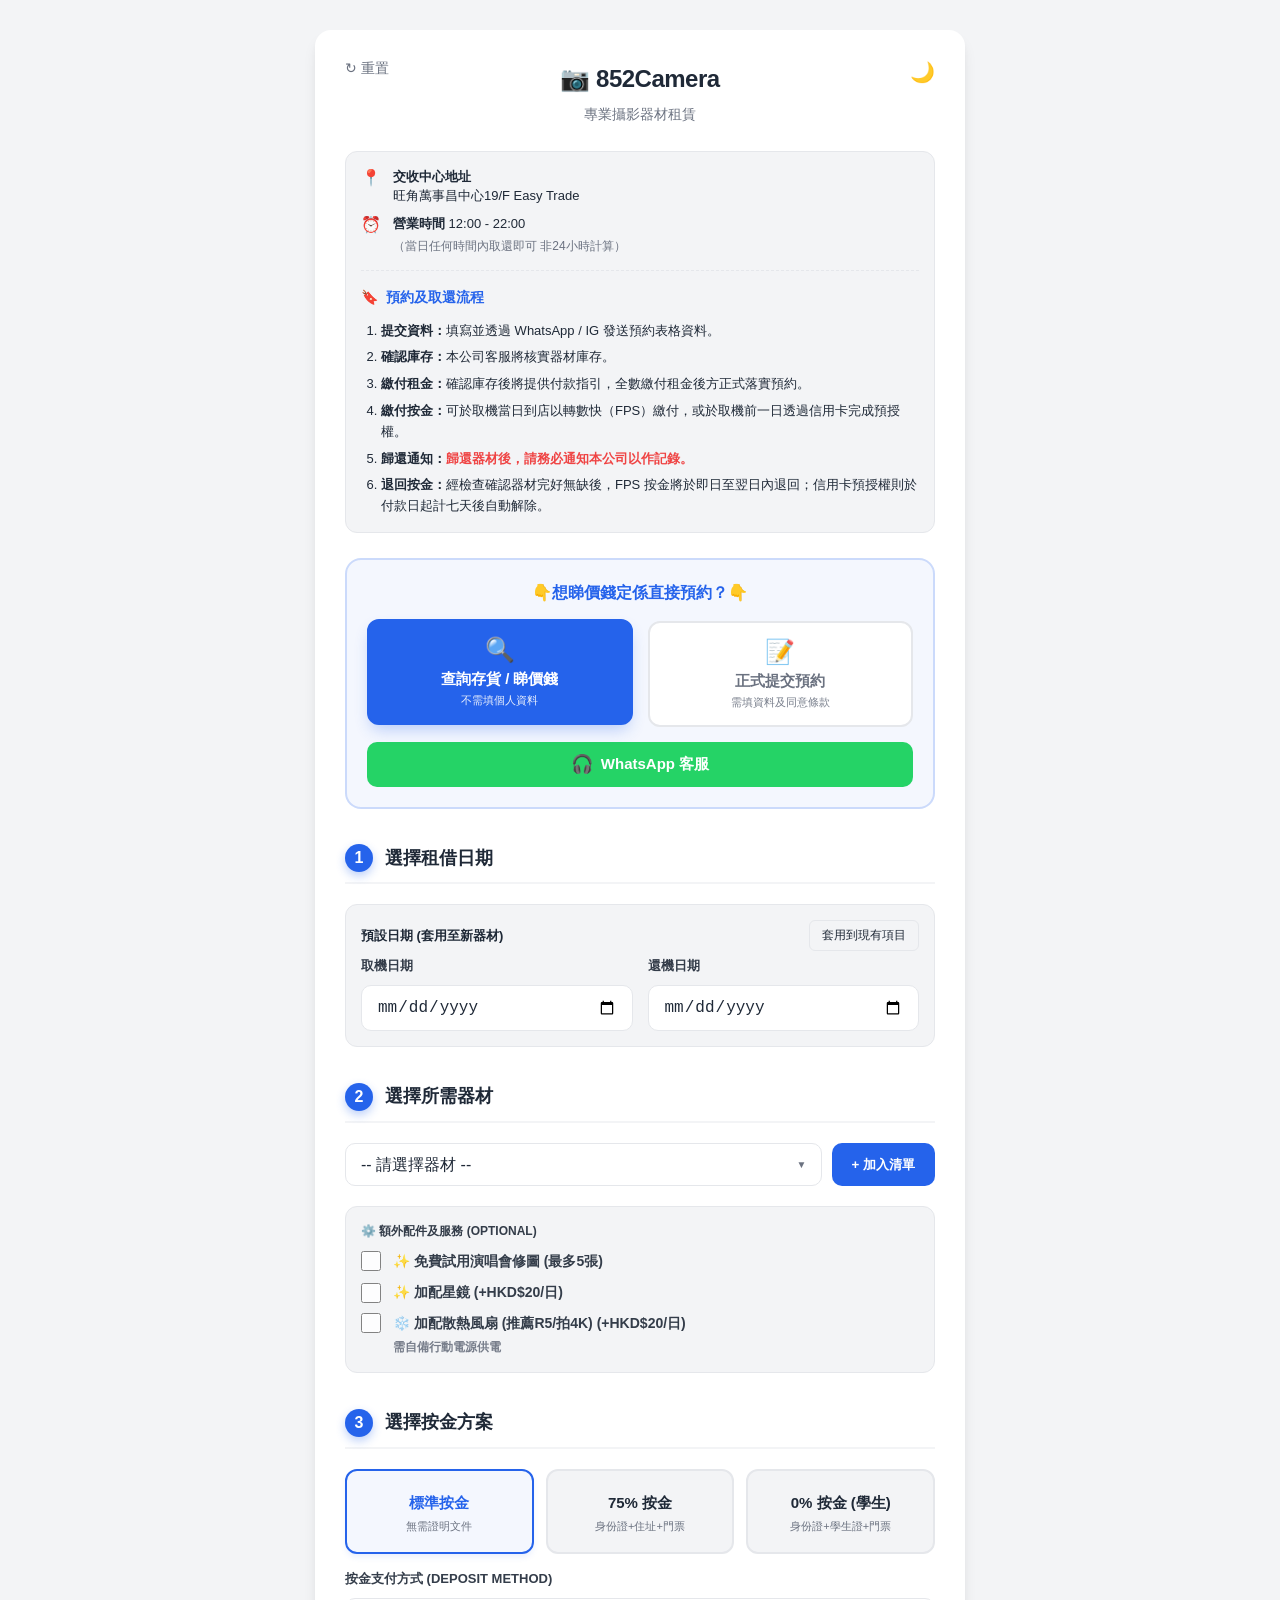
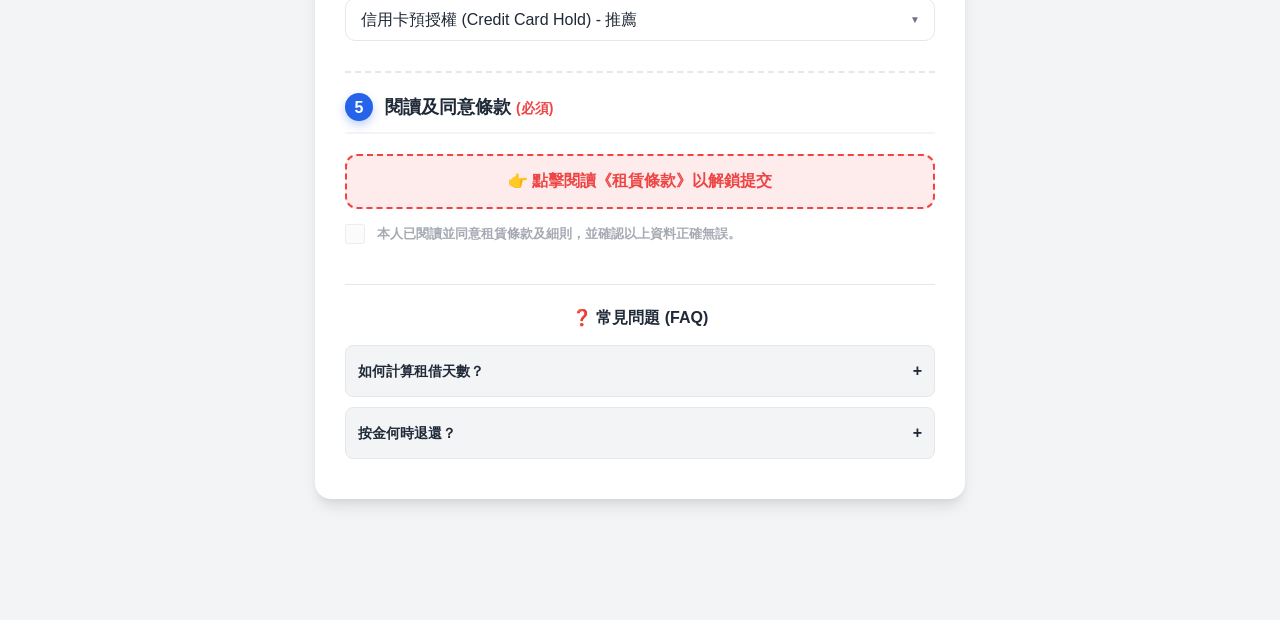
==== index.html @ e43c8fd8 "Update index.html" ====
<!DOCTYPE html>
<html lang="zh-Hant">
<head>
  <meta charset="UTF-8" />
  <meta name="viewport" content="width=device-width, initial-scale=1.0, maximum-scale=1.0, user-scalable=no" />
  <title>852CAMERA 租借計算器</title>
  
  <link rel="stylesheet" href="css/style.css" />
</head>
<body>

  <div class="container">
    <button class="reset-btn" onclick="resetForm()" title="重置表格">↻ 重置</button>
    <button class="theme-toggle" onclick="toggleTheme()" title="切換深色模式"><span id="theme-icon">🌙</span></button>

    <header>
      <h2>📷 852Camera</h2>
      <div class="subtitle">專業攝影器材租賃</div>
    </header>

    <div class="shop-info">
        <div class="shop-info-row">
            <span class="shop-info-icon">📍</span>
            <div class="shop-info-text">
                <strong>交收中心地址</strong><br>
                旺角萬事昌中心19/F Easy Trade
            </div>
        </div>
        <div class="shop-info-row">
            <span class="shop-info-icon">⏰</span>
            <div class="shop-info-text">
                <strong>營業時間</strong> 12:00 - 22:00<br>
                <span class="shop-info-sub">（當日任何時間內取還即可 非24小時計算）</span>
            </div>
        </div>

        <div style="border-top: 1px dashed var(--border-color); margin-top: 15px; padding-top: 15px;">
            <div style="font-size: 14px; font-weight: 800; color: var(--primary-color); margin-bottom: 12px; display: flex; align-items: center; gap: 8px;">
                <span>🔖</span> 預約及取還流程
            </div>
            <ol style="margin: 0; padding-left: 20px; font-size: 13px; color: var(--text-main); line-height: 1.6;">
                <li style="margin-bottom: 6px;"><strong>提交資料：</strong>填寫並透過 WhatsApp / IG 發送預約表格資料。</li>
                <li style="margin-bottom: 6px;"><strong>確認庫存：</strong>本公司客服將核實器材庫存。</li>
                <li style="margin-bottom: 6px;"><strong>繳付租金：</strong>確認庫存後將提供付款指引，全數繳付租金後方正式落實預約。</li>
                <li style="margin-bottom: 6px;"><strong>繳付按金：</strong>可於取機當日到店以轉數快（FPS）繳付，或於取機前一日透過信用卡完成預授權。</li>
                <li style="margin-bottom: 6px;"><strong>歸還通知：</strong><span style="color: var(--danger-color); font-weight: bold;">歸還器材後，請務必通知本公司以作記錄。</span></li>
                <li><strong>退回按金：</strong>經檢查確認器材完好無缺後，FPS 按金將於即日至翌日內退回；信用卡預授權則於付款日起計七天後自動解除。</li>
            </ol>
        </div>
    </div>
    <div class="mode-container">
        <div class="mode-title">👇想睇價錢定係直接預約？👇</div>
        <div class="mode-selector">
            <button class="mode-btn active" onclick="setMode('inquiry')" id="btnModeInquiry">
                <span class="mode-btn-icon">🔍</span>
                <span class="mode-btn-title">查詢存貨 / 睇價錢</span>
                <span class="mode-btn-sub">不需填個人資料</span>
            </button>
            <button class="mode-btn" onclick="setMode('booking')" id="btnModeBooking">
                <span class="mode-btn-icon">📝</span>
                <span class="mode-btn-title">正式提交預約</span>
                <span class="mode-btn-sub">需填資料及同意條款</span>
            </button>
        </div>
        
        <button type="button" class="btn-main btn-whatsapp" onclick="window.open('https://api.whatsapp.com/send/?phone=85257409553', '_blank')" style="margin-top: 15px; min-height: 45px; flex-direction: row; justify-content: center; gap: 8px; padding: 10px;">
            <span style="font-size: 18px;">🎧</span>
            <span style="font-size: 15px; font-weight: 700;">WhatsApp 客服</span>
        </button>
    </div>
    
    <div class="step-header">
        <div class="step-number">1</div>
        <div class="step-title">選擇租借日期</div>
    </div>
    <div class="date-row">
      <div style="grid-column: 1/-1; display: flex; justify-content: space-between; align-items: center; margin-bottom: -10px;">
        <span style="font-size:13px; font-weight:600;">預設日期 (套用至新器材)</span>
        <button class="btn-sm" onclick="applyDatesToAll()">套用到現有項目</button>
      </div>
      <div class="form-group" style="margin-bottom:0;">
        <label for="startDate">取機日期</label>
        <input type="date" id="startDate" onchange="handleGlobalDateChange()" />
      </div>
      <div class="form-group" style="margin-bottom:0;">
        <label for="endDate">還機日期</label>
        <input type="date" id="endDate" onchange="calculatePrice()"/>
        
        <div class="quick-dates" id="quickDates" style="display:none;">
          <div class="chip" onclick="setQuickDate(1)">+1日</div>
          <div class="chip" onclick="setQuickDate(3)">+3日</div>
          <div class="chip" onclick="setQuickDate(5)">+5日</div>
          <div class="chip" onclick="setQuickDate(7)">+7日</div>
        </div>
      </div>
    </div>

    <div class="step-header">
        <div class="step-number">2</div>
        <div class="step-title">選擇所需器材</div>
    </div>
    <div class="form-group">
      <div class="product-selector-group">
        <div class="select-wrapper">
          <select id="productSelector">
            <option value="">-- 請選擇器材 --</option>
            </select>
        </div>
        <button type="button" class="btn-add" onclick="addProduct()">+ 加入清單</button>
      </div>
      <div id="selectedItemsList" class="selected-items-list" style="display:none;"></div>
    </div>

    <div style="background:var(--bg-color); padding:15px; border-radius:12px; margin-bottom:20px; border:1px solid var(--border-color);">
        <label style="font-size:12px; margin-bottom:10px;">⚙️ 額外配件及服務 (Optional)</label>
        <label class="checkbox-wrapper" style="align-items: flex-start; margin-bottom:10px;">
            <input type="checkbox" id="photoEditToggle" onchange="calculatePrice()">
            <div>
                <span class="checkbox-text">✨ 免費試用演唱會修圖 (最多5張)</span>
            </div>
        </label>
        <label class="checkbox-wrapper" style="margin-bottom:10px;">
            <input type="checkbox" id="starFilterToggle" onchange="calculatePrice()">
            <span class="checkbox-text">✨ 加配星鏡 (+HKD$20/日)</span>
        </label>
        <label class="checkbox-wrapper" style="align-items: flex-start; margin-bottom:0;">
            <input type="checkbox" id="coolingFanToggle" onchange="calculatePrice()">
            <div>
                <span class="checkbox-text">❄️ 加配散熱風扇 (推薦R5/拍4K) (+HKD$20/日)</span>
                <span class="checkbox-subtext" style="color:var(--text-muted);">需自備行動電源供電</span>
            </div>
        </label>
    </div>

    
    <div class="step-header">
        <div class="step-number">3</div>
        <div class="step-title">選擇按金方案</div>
    </div>
    <div class="deposit-grid">
      <div class="deposit-card active" onclick="setDepositRate(1, this)" data-rate="1">
        <div class="dep-percent">標準按金</div>
        <div class="dep-desc">無需證明文件</div>
      </div>
      <div class="deposit-card" onclick="setDepositRate(0.75, this)" data-rate="0.75">
        <div class="dep-percent">75% 按金</div>
        <div class="dep-desc">身份證+住址+門票</div>
      </div>
      <div class="deposit-card" onclick="setDepositRate(0, this)" data-rate="0">
        <div class="dep-percent">0% 按金 (學生)</div>
        <div class="dep-desc">身份證+學生證+門票</div>
      </div>
    </div>
    
    <div class="form-group" id="depositPaymentGroup">
      <label>按金支付方式 (Deposit Method)</label>
      <div class="select-wrapper">
        <select id="depositPaymentMethod" onchange="calculatePrice()">
          <option value="Credit Card">信用卡預授權 (Credit Card Hold) - 推薦</option>
          <option value="FPS">FPS 轉數快 / 銀行轉帳</option>
        </select>
      </div>
    </div>

    <div id="step4Container" style="display:none; animation: fadeIn 0.4s ease;">
        <div class="step-header">
            <div class="step-number">4</div>
            <div class="step-title">填寫租用者資料</div>
        </div>
        <div class="deposit-note" style="margin-bottom: 15px;">
            ⚠️ 請確保資料填寫正確
        </div>
        <div class="form-group">
            <label>姓名</label>
            <input type="text" id="customerName" placeholder="輸入您的稱呼" oninput="validateBookingForm()">
        </div>
        <div class="form-group">
            <label>電郵</label>
            <input type="email" id="customerEmail" placeholder="example@email.com" oninput="validateBookingForm()">
            <div id="emailError" style="display:none; color: var(--danger-color); font-size: 12px; margin-top: 5px;">⚠️ 請輸入有效的電郵格式</div>
        </div>
        <div class="form-group">
            <label>取機人電話號碼</label>
            <input type="tel" id="customerPhone" placeholder="8位數字電話號碼" maxlength="8" oninput="this.value = this.value.replace(/\D/g,''); validateBookingForm()">
            <div id="phoneError" style="display:none; color: var(--danger-color); font-size: 12px; margin-top: 5px;">⚠️ 請輸入有效的8位數字</div>
        </div>
        <div class="form-group">
            <label>租金付款方式 (Rental Fee Payment)</label>
            <div class="select-wrapper">
                <select id="paymentMethod" onchange="validateBookingForm()">
                <option value="">-- 請選擇 --</option>
                <option value="FPS">FPS 轉數快</option>
                <option value="Alipay">AlipayHK</option>
                <option value="Credit Card">信用卡 (Credit Card)</option>
                </select>
            </div>
        </div>
    </div>

    <div id="result"></div>

    <div id="step5Container" style="display:none; animation: fadeIn 0.4s ease; margin-top: 30px; border-top: 2px dashed var(--border-color); padding-top:20px;">
        <div class="step-header" style="margin-top:0;">
            <div class="step-number">5</div>
            <div class="step-title">閱讀及同意條款 <span style="color:var(--danger-color); font-size:14px;">(必須)</span></div>
        </div>
        
        <button id="btnReadTNC" class="tnc-read-btn" onclick="openTermsModal(event)">
            👉 點擊閱讀《租賃條款》以解鎖提交
        </button>

        <label class="checkbox-wrapper" id="termsWrapper" style="opacity: 0.6; pointer-events: none;">
            <input type="checkbox" id="termsCheck" disabled onchange="validateBookingForm()">
            <span class="checkbox-text" style="font-size: 13px; font-weight:bold;">本人已閱讀並同意租賃條款及細則，並確認以上資料正確無誤。</span>
        </label>
    </div>

    <div class="btn-group" id="actionButtonsInquiry" style="display:none; margin-top: 20px;">
        <div class="deposit-note" id="inquiryValidationHint" style="margin-bottom: 15px; text-align:center;">
            請點擊閱讀上方《租賃條款》並勾選同意以解鎖查詢按鈕
        </div>
        <div class="btn-row">
            <button id="btnWhatsappInquiry" class="btn-main btn-whatsapp" disabled onclick="sendWhatsapp()">
              <span class="btn-icon">💬</span> 
              <div class="btn-content">
                  <span class="btn-title">WhatsApp 查詢</span>
                  <span class="btn-subtitle">直接傳送清單</span>
              </div>
            </button>
            <button id="btnCopyInquiry" class="btn-main btn-copy" disabled onclick="copyQuote(this)">
                <span class="btn-icon">📋</span>
                <div class="btn-content">
                    <span class="btn-title">複製清單 (IG)</span>
                    <span class="btn-subtitle">貼上至 IG DM 查詢</span>
                </div>
            </button>
        </div>
    </div>

    <div class="btn-group" id="actionButtonsBooking" style="display:none; margin-top: 20px;">
        <div class="deposit-note" id="bookingValidationHint" style="margin-bottom:0; text-align:center;">
            請完成上方進度要求以解鎖預約按鈕
        </div>
        <div class="btn-row">
            <button id="btnWhatsapp" class="btn-main btn-whatsapp" disabled onclick="sendWhatsapp()">
              <span class="btn-icon">💬</span> 
              <div class="btn-content">
                  <span class="btn-title">WhatsApp 預約</span>
                  <span class="btn-subtitle">直接傳送資料表</span>
              </div>
            </button>
            <button id="btnCopy" class="btn-main btn-copy" disabled onclick="copyQuote(this)">
                <span class="btn-icon">📋</span>
                <div class="btn-content">
                    <span class="btn-title">複製資料表 (IG)</span>
                    <span class="btn-subtitle">貼上至 IG DM 預約</span>
                </div>
            </button>
        </div>
    </div>

    <div class="faq-container">
        <div class="faq-title">❓ 常見問題 (FAQ)</div>
        <details>
            <summary>如何計算租借天數？</summary>
            <div class="faq-content">取機日當天不計算租金。例如：1號取機，3號還機，租期為2天。</div>
        </details>
        <details>
            <summary>按金何時退還？</summary>
            <div class="faq-content">還機後通知客服，檢查無誤後，FPS按金即日/+1日退還。信用卡預授權付款後7個工作天解除。</div>
        </details>
    </div>
  </div>
  
  <div id="stickyTotal" class="sticky-total">
      <div class="sticky-top-row">
          <div style="font-weight:bold; font-size:16px;">總計: <span id="stickyPrice" style="color:var(--primary-color)">$0</span></div>
          <div id="stickyGuidance" class="sticky-guidance-text"></div>
      </div>
      <div class="progress-container">
          <div id="progressBar" class="progress-bar"></div>
      </div>
  </div>
  
  <div id="toast" class="toast">訊息提示</div>

  <div id="termsModal" class="modal-overlay" onclick="closeTermsModal(event)">
      <div class="modal-content">
          <div class="modal-header">
              <h3>📜 租賃條款及細則</h3>
              <button class="close-modal" onclick="closeTermsModal(event)">×</button>
          </div>
          <div class="modal-body" id="modalTermsBody" onscroll="checkTermsScroll()">
              <h4>一、 預約、付款與取消政策</h4>
              <ul>
                  <li>預約一經確認及完成付款，所有已繳付之費用概不退還。</li>
                  <li>如承租人於提取器材時未能提供所需之按金，本公司有權取消交易，而已繳付之租金及相關費用將不予退還。</li>
              </ul>
              <h4>二、 按金政策</h4>
              <ul>
                  <li>如以信用卡繳付按金，該筆款項僅作信用額度預留（授權凍結），並不構成實際資金交易。若器材歸還後經檢查確認無誤，本公司將解除該預留額度。</li>
                  <li>如器材因人為因素導致損壞而需進行維修，本公司有權暫時扣留部分或全部按金，直至維修報價落實及維修工作完成，以作扣除相關費用之用。</li>
                  <li>歸還後確認器材狀況正常，按金會於歸還翌日內原路退回(FPS)/付款日七天自動解除(信用卡)。</li>
              </ul>
              <h4>三、 學生免按金優惠（如適用）</h4>
              <ul>
                  <li>申請人必須為承租人本人，並須提交印有有效日期且仍在有效期內之學生證正本+於租借期間內舉行之活動門票正本+身份證正本</li>
                  <li>本優惠僅適用於本地全日制之中學生及大專生（本科 Undergraduate 或以下級別）。</li>
                  <li>除當日租借外，免按金申請及相關證明文件必須於預計提取器材時間前至少二十四小時提交。逾期提交者，該申請將不獲受理，承租人必須繳付標準按金方可租用器材。</li>
              </ul>
              <h4>四、 器材提取與狀態確認</h4>
              <ul>
                  <li>承租人於提取器材時，有責任即場檢查器材之外觀及操作功能。器材一經提取，即代表承租人確認該器材處於正常運作及良好狀態。其後提出之任何損壞或故障，均將視作於租借期間發生。</li>
              </ul>
              <h4>五、 器材使用、損壞與賠償</h4>
              <ul>
                  <li>承租人於租借期間須妥善保管器材。如因人為疏忽、不當使用或意外導致任何器材或配件遺失或損壞，承租人須負上全部賠償責任。</li>
                  <li>若因人為損壞導致本公司無法將該器材出租，承租人須賠償維修期間之營收損失。每日賠償金額將按該器材每天續租價錢計算。</li>
                  <li>遺失或損壞之賠償金額將根據本公司之最新價目表釐定；若屬價目表以外之損壞，則以官方或認可維修中心之維修報價為準。</li>
                  <li>如記憶卡出現讀取異常，承租人切勿擅自交由任何第三方進行數據修復或維修。否則將視同損壞記憶卡，承租人須按原價作出賠償。</li>
              </ul>
              <h4>🛠️ 器材損壞／遺失賠償價目表</h4>
              <ul>
                  <li>刮花 HKD$500+ / 撞凹 HKD$1000+</li>
                  <li>機身蓋 / 鏡頭蓋：HKD$500</li>
                  <li>電池：HKD$800 / 充電器：HKD$500</li>
                  <li>記憶卡：HKD$350 (128GB) / $700 (256GB) / $1200 (CFB)</li>
              </ul>
              <h4>六、 歸還與續租政策</h4>
              <ul>
                  <li>如需續租，承租人必須於原定租借期歸還日20:00前提出申請，並須獲本公司同意。</li>
                  <li>未經事先通知而延遲歸還者，本公司有權將其視作侵佔財產，並保留採取法律行動之權利。</li>
                  <li>逾期歸還之附加費，將按每延遲一天收取該器材之「首日租金」計算而非續租價錢。</li>
                  <li>如因逾期歸還導致影響後續租用預約，本公司保留追究相關賠償之權利。</li>
                  <li>承租人歸還器材時，設備電量必須保持在 80% 或以上。否則，將收取港幣$10 充電服務費。</li>
              </ul>
              <h4>七、 使用限制</h4>
              <ul>
                  <li>未經本公司事先書面同意，承租人絕對不得將器材轉租予任何第三方使用。</li>
              </ul>
              <h4>八、 間接損失免責與責任限制</h4>
              <ul>
                  <li>如器材於租借期間因自然老化或機件故障（非人為因素）而無法正常運作，本公司之最高賠償責任僅限於退回該器材受影響期間之租金。</li>
                  <li>本公司對承租人因器材故障、資料遺失或未能如期提取器材而導致之任何直接或間接損失（包括但不限於工作延誤、重拍費用、交通費、營業利潤或名譽損失等），概不負上任何法律及賠償責任。</li>
              </ul>
              <h4>九、 清潔與維護</h4>
              <ul>
                  <li>承租人須保持器材清潔。如器材於歸還時沾有嚴重污漬、沙泥、水分或異味，本公司有權向承租人收取額外之專業清潔費用（具體金額視乎情況而定）。</li>
              </ul>
              <h4>十、 免責聲明</h4>
              <ul>
                  <li>承租人歸還器材前，有責任確保已取回所有個人物品，並自行將器材內之記憶卡或儲存裝置格式化。</li>
                  <li>本公司對任何遺留在器材內之個人物品遺失或損壞，以及任何個人資料外洩，概不承擔任何法律責任。</li>
              </ul>
              <h4>十一、 適用法律及管轄權</h4>
              <ul>
                  <li>本條款及細則受香港特別行政區法律管轄，並按其解釋。如有任何爭議，本公司保留最終決定權。</li>
              </ul>
          
              <br><br><br>
              <div style="text-align:center; color:var(--text-muted); font-size:12px;">-- 滑動到底部以同意條款 --</div>
              <div id="scrollHint" class="scroll-hint">請向下捲動以閱讀完整條款 ⬇️</div>
          </div>
      </div>
  </div>

  <script src="js/data.js"></script>
  <script src="js/app.js"></script>
</body>
</html>
---- css/style.css ----
:root {
  --primary-color: #2563eb;
  --primary-hover: #1d4ed8;
  --bg-color: #f3f4f6;
  --card-bg: #ffffff;
  --text-main: #1f2937;
  --text-muted: #6b7280;
  --border-color: #e5e7eb;
  --success-color: #10b981;
  --success-hover: #059669;
  --whatsapp-color: #25D366;
  --whatsapp-hover: #128C7E;
  --danger-color: #ef4444;
  --instagram-gradient: linear-gradient(45deg, #f09433 0%, #e6683c 25%, #dc2743 50%, #cc2366 75%, #bc1888 100%);
  --radius: 16px;
  --shadow: 0 10px 15px -3px rgba(0, 0, 0, 0.1), 0 4px 6px -2px rgba(0, 0, 0, 0.05);
  --transition: all 0.2s ease;
}

[data-theme="dark"] {
  --bg-color: #111827;
  --card-bg: #1f2937;
  --text-main: #f9fafb;
  --text-muted: #9ca3af;
  --border-color: #374151;
  --shadow: 0 10px 15px -3px rgba(0, 0, 0, 0.5);
}

*, *::before, *::after { box-sizing: border-box; }

body {
  font-family: -apple-system, BlinkMacSystemFont, "Segoe UI", Roboto, Helvetica, Arial, sans-serif;
  margin: 0;
  padding: 20px;
  padding-bottom: 120px;
  background-color: var(--bg-color);
  color: var(--text-main);
  min-height: 100vh;
  display: flex;
  justify-content: center;
  align-items: flex-start;
  transition: background-color 0.3s ease, color 0.3s ease;
  line-height: 1.6;
}

.container {
  width: 100%;
  max-width: 650px;
  background: var(--card-bg);
  padding: 30px;
  border-radius: var(--radius);
  box-shadow: var(--shadow);
  margin-top: 10px;
  position: relative;
  transition: background-color 0.3s ease;
}

@media (max-width: 480px) {
  body { padding: 10px 10px 110px 10px; }
  .container { padding: 20px 15px; width: 100%; }
  h2 { font-size: 20px; }
  .date-row { grid-template-columns: 1fr !important; gap: 10px; }
}

.theme-toggle, .reset-btn {
  position: absolute;
  top: 25px;
  background: none;
  border: none;
  cursor: pointer;
  color: var(--text-muted);
  display: flex;
  align-items: center;
}
.theme-toggle { right: 25px; font-size: 20px; padding: 5px; border-radius: 50%; justify-content: center; }
.reset-btn { left: 25px; font-size: 14px; gap: 4px; padding: 5px; }
.theme-toggle:hover { background-color: rgba(0,0,0,0.05); color: var(--primary-color); }
.reset-btn:hover { color: var(--danger-color); text-decoration: underline; }

header { text-align: center; margin-bottom: 25px; }
h2 { margin: 0; font-size: 24px; color: var(--text-main); font-weight: 800; letter-spacing: -0.5px; }
.subtitle { font-size: 14px; color: var(--text-muted); margin-top: 5px; }

.shop-info {
    background: var(--bg-color); border: 1px solid var(--border-color);
    border-radius: 12px; padding: 15px; margin-bottom: 25px; font-size: 13px;
}
.shop-info-row { display: flex; gap: 12px; margin-bottom: 8px; align-items: flex-start; }
.shop-info-row:last-child { margin-bottom: 0; }
.shop-info-icon { font-size: 16px; line-height: 1.4; flex-shrink: 0; }
.shop-info-text { color: var(--text-main); line-height: 1.5; }
.shop-info-sub { color: var(--text-muted); font-size: 12px; display: block; margin-top: 4px; }

.mode-container {
    background: rgba(37, 99, 235, 0.05);
    border: 2px solid rgba(37, 99, 235, 0.2);
    border-radius: 16px;
    padding: 20px;
    margin-bottom: 30px;
}
.mode-title {
    text-align: center;
    font-size: 16px;
    font-weight: 800;
    color: var(--primary-color);
    margin-bottom: 15px;
}
.mode-selector {
    display: flex;
    gap: 15px;
}
.mode-btn {
    flex: 1;
    padding: 15px 10px;
    border: 2px solid var(--border-color);
    border-radius: 12px;
    background: var(--card-bg);
    color: var(--text-muted);
    cursor: pointer;
    transition: var(--transition);
    display: flex;
    flex-direction: column;
    align-items: center;
    gap: 4px;
    position: relative;
}
.mode-btn:hover { border-color: #93c5fd; }
.mode-btn.active {
    background: var(--primary-color);
    color: white;
    border-color: var(--primary-color);
    box-shadow: 0 8px 16px -4px rgba(37, 99, 235, 0.3);
    transform: translateY(-2px);
}
.mode-btn-icon { font-size: 24px; margin-bottom: 2px; }
.mode-btn-title { font-size: 15px; font-weight: 800; }
.mode-btn-sub { font-size: 11px; font-weight: normal; opacity: 0.9; }

.step-header {
    display: flex; align-items: center; gap: 12px;
    margin: 35px 0 20px; border-bottom: 2px solid var(--bg-color); padding-bottom: 10px;
}
.step-number {
    background: var(--primary-color); color: white;
    width: 28px; height: 28px; border-radius: 50%;
    display: flex; align-items: center; justify-content: center;
    font-size: 16px; font-weight: 900; flex-shrink: 0;
    box-shadow: 0 4px 10px rgba(37, 99, 235, 0.3);
}
.step-title { font-size: 18px; font-weight: 800; color: var(--text-main); }

.form-group { margin-bottom: 20px; }
label { font-size: 13px; font-weight: 600; margin-bottom: 8px; display: block; color: var(--text-main); opacity: 0.9; text-transform: uppercase; }

.product-selector-group { display: flex; gap: 10px; align-items: stretch; }
.btn-add { background-color: var(--primary-color); color: white; border: none; padding: 0 20px; border-radius: 10px; font-weight: 600; cursor: pointer; transition: var(--transition); white-space: nowrap; }
.btn-add:hover { background-color: var(--primary-hover); }

.selected-items-list { margin-top: 15px; display: flex; flex-direction: column; gap: 15px; }
.selected-item { display: flex; flex-direction: column; background: var(--bg-color); padding: 15px; border-radius: 12px; border: 1px solid var(--border-color); animation: fadeIn 0.3s ease; position: relative; gap: 10px; }
.item-header { display: flex; justify-content: space-between; align-items: flex-start; width: 100%; padding-right: 25px; }
.item-name { font-size: 15px; font-weight: 700; color: var(--text-main); line-height: 1.4; }

.item-dates-row { display: grid; grid-template-columns: 1fr 1fr; gap: 12px; width: 100%; background: rgba(0,0,0,0.03); padding: 10px; border-radius: 8px; }
.item-date-group { display: flex; flex-direction: column; gap: 4px; }
.item-date-label { font-size: 11px; color: var(--text-muted); font-weight: 600; }
.item-date-input { width: 100%; padding: 8px 10px; font-size: 14px; border: 1px solid var(--border-color); border-radius: 6px; background: var(--card-bg); }

.item-footer { display: flex; justify-content: space-between; align-items: flex-end; width: 100%; border-top: 1px dashed var(--border-color); padding-top: 10px; flex-wrap: wrap; gap: 5px; }
.item-price { font-size: 16px; font-weight: 700; color: var(--primary-color); }
.item-deposit { font-size: 12px; color: var(--text-muted); }

.btn-remove { background: none; border: none; color: var(--text-muted); cursor: pointer; padding: 5px; font-size: 20px; line-height: 1; border-radius: 50%; transition: var(--transition); position: absolute; top: 10px; right: 10px; width: 30px; height: 30px; display: flex; align-items: center; justify-content: center; }
.btn-remove:hover { color: var(--danger-color); background: rgba(239, 68, 68, 0.1); }

.date-row { display: grid; grid-template-columns: 1fr 1fr; gap: 15px; background: var(--bg-color); padding: 15px; border-radius: 12px; margin-bottom: 20px; border: 1px solid var(--border-color); }

select, input[type="date"], input[type="text"], input[type="email"], input[type="tel"] { width: 100%; padding: 12px 15px; font-size: 16px; border: 1px solid var(--border-color); border-radius: 10px; background-color: var(--card-bg); transition: var(--transition); appearance: none; -webkit-appearance: none; color: var(--text-main); }
.select-wrapper { position: relative; width: 100%; }
.select-wrapper::after { content: "▼"; font-size: 10px; color: var(--text-muted); position: absolute; right: 15px; top: 50%; transform: translateY(-50%); pointer-events: none; }
select:focus, input:focus { outline: none; border-color: var(--primary-color); box-shadow: 0 0 0 3px rgba(37, 99, 235, 0.15); }

.quick-dates { display: flex; gap: 8px; margin-top: 8px; flex-wrap: wrap; }
.chip { background: var(--card-bg); border: 1px solid var(--border-color); color: var(--text-muted); padding: 6px 12px; border-radius: 20px; font-size: 12px; font-weight: 500; cursor: pointer; transition: var(--transition); user-select: none; }
.chip:hover { background: var(--primary-color); color: white; border-color: var(--primary-color); }
.chip:active { transform: scale(0.95); }

.deposit-grid { display: grid; grid-template-columns: repeat(3, 1fr); gap: 12px; margin-bottom: 15px; }
@media (max-width: 600px) { .deposit-grid { grid-template-columns: 1fr; } }
.deposit-card { background: var(--bg-color); border: 2px solid var(--border-color); border-radius: 12px; padding: 15px 10px; text-align: center; cursor: pointer; transition: all 0.2s ease; display: flex; flex-direction: column; justify-content: center; align-items: center; min-height: 85px; }
.deposit-card:hover { border-color: #93c5fd; }
.deposit-card.active { border-color: var(--primary-color); background-color: rgba(37, 99, 235, 0.05); box-shadow: 0 4px 6px -1px rgba(37, 99, 235, 0.1); }
.dep-percent { font-size: 15px; font-weight: 800; color: var(--text-main); margin-bottom: 4px; }
.deposit-card.active .dep-percent { color: var(--primary-color); }
.dep-desc { font-size: 11px; color: var(--text-muted); line-height: 1.3; }

.deposit-note { font-size: 13px; color: var(--danger-color); background: rgba(239, 68, 68, 0.05); padding: 12px; border-radius: 8px; border: 1px dashed rgba(239, 68, 68, 0.2); margin-bottom: 25px; text-align: left; line-height: 1.6; }

.btn-group { display: grid; gap: 12px; margin-top: 20px; }
.btn-row { display: grid; grid-template-columns: 1fr 1fr; gap: 12px; }

button.btn-main { width: 100%; padding: 12px; border: none; border-radius: 10px; cursor: pointer; transition: var(--transition); display: flex; justify-content: center; align-items: center; gap: 10px; text-align: left; min-height: 60px; }
.btn-content { display: flex; flex-direction: column; justify-content: center; line-height: 1.2; }
.btn-title { font-size: 16px; font-weight: 700; display: block; }
.btn-subtitle { font-size: 11px; opacity: 0.85; font-weight: 400; display: block; margin-top: 2px; }
button.btn-sm { padding: 6px 12px; font-size: 12px; border-radius: 6px; background-color: var(--bg-color); color: var(--text-main); border: 1px solid var(--border-color); cursor: pointer; }
button.btn-sm:hover { background-color: var(--border-color); }
button.btn-main:hover:not(:disabled) { transform: translateY(-1px); box-shadow: 0 4px 12px rgba(0,0,0,0.1); }
button.btn-main:disabled { background: var(--border-color) !important; cursor: not-allowed; transform: none; box-shadow: none; opacity: 0.6; color: var(--text-muted) !important; }

.btn-whatsapp { background-color: var(--whatsapp-color); color: white; }
.btn-whatsapp:hover:not(:disabled) { background-color: var(--whatsapp-hover); }
.btn-copy { background: var(--instagram-gradient); color: white; border: none; }
.btn-copy:hover:not(:disabled) { opacity: 0.95; box-shadow: 0 4px 12px rgba(220, 39, 67, 0.25); }
.btn-icon { font-size: 24px; }

.tnc-read-btn {
    width: 100%; background: rgba(239, 68, 68, 0.1); color: var(--danger-color);
    border: 2px dashed var(--danger-color); padding: 15px; border-radius: 12px;
    font-size: 16px; font-weight: bold; cursor: pointer; transition: all 0.3s;
    margin-bottom: 15px; display: flex; justify-content: center; align-items: center; gap: 8px;
}
.tnc-read-btn:hover { background: rgba(239, 68, 68, 0.2); }
.tnc-read-btn.done { background: rgba(16, 185, 129, 0.1); color: var(--success-color); border-color: var(--success-color); }

#result { margin-top: 30px; border-top: 2px dashed var(--border-color); padding-top: 20px; display: none; animation: fadeIn 0.4s ease forwards; }
@keyframes fadeIn { from { opacity: 0; transform: translateY(10px); } to { opacity: 1; transform: translateY(0); } }

.result-header { display: flex; justify-content: space-between; align-items: center; margin-bottom: 20px; flex-wrap: wrap; gap: 10px; }
.result-days { font-weight: 600; color: var(--text-main); font-size: 16px; }
.price-tag { font-size: 32px; font-weight: 800; color: var(--primary-color); letter-spacing: -1px; }

.info-card { background: var(--bg-color); padding: 15px; border-radius: 8px; margin-bottom: 12px; display: flex; gap: 12px; align-items: flex-start; border: 1px solid var(--border-color); }
.info-icon { font-size: 20px; padding-top: 2px; }
.info-content { flex: 1; }
.info-title { font-weight: 700; color: var(--text-main); margin-bottom: 4px; font-size: 14px; }
.info-desc { font-size: 13px; color: var(--text-muted); line-height: 1.4; }

.breakdown-section { margin: 15px 0; }
.breakdown-toggle { font-size: 13px; color: var(--text-muted); cursor: pointer; display: flex; align-items: center; gap: 5px; padding: 10px 0; }
.breakdown-toggle:hover { color: var(--primary-color); }
.breakdown-list { display: none; background: var(--bg-color); border-radius: 8px; padding: 15px; margin-top: 5px; max-height: 250px; overflow-y: auto; }
.breakdown-list.open { display: block; }
.breakdown-item { display: flex; justify-content: space-between; font-size: 13px; padding: 8px 0; border-bottom: 1px solid var(--border-color); color: var(--text-main); align-items: center; }
.breakdown-item:last-child { border-bottom: none; }
.badge { font-size: 10px; background: var(--border-color); color: var(--text-muted); padding: 2px 6px; border-radius: 4px; margin-left: 5px; text-transform: uppercase; }
.badge.holiday { background: #fee2e2; color: #dc2626; }

.toast { visibility: hidden; min-width: 200px; margin-left: -100px; background-color: #333; color: #fff; text-align: center; border-radius: 50px; padding: 12px 20px; position: fixed; z-index: 1000; left: 50%; bottom: 30px; font-size: 14px; font-weight: 500; box-shadow: 0 4px 12px rgba(0,0,0,0.15); opacity: 0; transition: opacity 0.3s, bottom 0.3s ease-in-out; }
.toast.show { visibility: visible; opacity: 1; bottom: 100px; }
.toast.success { background-color: var(--success-color); }
.toast.error { background-color: var(--danger-color); }

.checkbox-wrapper { display: flex; align-items: center; gap: 12px; margin-bottom: 15px; cursor: pointer; position: relative; }
.checkbox-wrapper input { width: 20px; height: 20px; margin: 0; flex-shrink: 0; }
.checkbox-wrapper input:disabled { cursor: not-allowed; opacity: 0.6; }
.checkbox-wrapper input:disabled + .checkbox-text, .checkbox-wrapper input:disabled + div .checkbox-text { color: var(--text-muted); cursor: not-allowed; }
.checkbox-text { font-size: 14px; color: var(--text-main); line-height: 1.5; display: block; }
.checkbox-subtext { font-size: 12px; color: var(--text-muted); display: block; margin-top: 4px; }

.faq-container { margin-top: 40px; border-top: 1px solid var(--border-color); padding-top: 20px; }
.faq-title { font-size: 16px; font-weight: 700; margin-bottom: 15px; color: var(--text-main); text-align: center; }
details { margin-bottom: 10px; border: 1px solid var(--border-color); border-radius: 8px; background: var(--bg-color); }
summary { padding: 12px; cursor: pointer; font-size: 14px; font-weight: 600; outline: none; list-style: none; display: flex; justify-content: space-between; align-items: center; }
summary::after { content: '+'; font-size: 16px; }
details[open] summary::after { content: '-'; }
.faq-content { padding: 0 12px 12px; font-size: 13px; line-height: 1.5; color: var(--text-muted); border-top: 1px dashed var(--border-color); margin-top: 5px; padding-top: 10px; }

/* STICKY PROGRESS BAR STYLES */
.sticky-total { 
    position: fixed; bottom: 0; left: 0; width: 100%; 
    background: var(--card-bg); border-top: 1px solid var(--border-color); 
    padding: 15px 20px; box-shadow: 0 -4px 10px rgba(0,0,0,0.05); 
    display: none; z-index: 900; 
    flex-direction: column; gap: 10px; 
}
.sticky-total.visible { display: flex; }
.sticky-top-row { display: flex; justify-content: space-between; align-items: center; width: 100%; }
.sticky-guidance-text { font-size: 13px; font-weight: 700; color: var(--text-muted); text-align: right; transition: color 0.3s; }
.progress-container { width: 100%; height: 6px; background: var(--border-color); border-radius: 4px; overflow: hidden; }
.progress-bar { height: 100%; width: 0%; background: var(--primary-color); transition: width 0.4s ease, background-color 0.4s ease; border-radius: 4px; }

.modal-overlay { display: none; position: fixed; top: 0; left: 0; width: 100%; height: 100%; background: rgba(0,0,0,0.5); z-index: 2000; align-items: center; justify-content: center; backdrop-filter: blur(2px); }
.modal-overlay.show { display: flex; }
.modal-content { background: var(--card-bg); width: 90%; max-width: 500px; max-height: 80vh; border-radius: 12px; overflow: hidden; display: flex; flex-direction: column; box-shadow: 0 10px 25px rgba(0,0,0,0.2); }
.modal-header { padding: 15px 20px; border-bottom: 1px solid var(--border-color); display: flex; justify-content: space-between; align-items: center; }
.modal-header h3 { margin: 0; font-size: 18px; color: var(--text-main); }
.close-modal { background: none; border: none; font-size: 24px; cursor: pointer; color: var(--text-muted); padding: 0; line-height: 1; }
.modal-body { padding: 20px; overflow-y: auto; font-size: 14px; line-height: 1.6; color: var(--text-main); position: relative; }
.modal-body ul { padding-left: 20px; margin: 10px 0; }
.modal-body li { margin-bottom: 8px; }
.scroll-hint { background: #f3f4f6; color: var(--text-muted); text-align: center; padding: 12px; font-size: 13px; font-weight: 600; border-top: 1px solid var(--border-color); position: sticky; bottom: 0; margin: 0 -20px -20px -20px; transition: background-color 0.3s; }
.scroll-hint.done { background: var(--success-color); color: white; }

@media print {
    body { background: white; padding: 0; color: black; }
    .container { box-shadow: none; border: none; max-width: 100%; margin: 0; padding: 0; }
    .theme-toggle, .reset-btn, .btn-group, .sticky-total, .faq-container, .btn-add, .btn-remove, .mode-container, .step-number { display: none !important; }
    input, select { border: none; background: none; padding: 0; font-weight: bold; -webkit-appearance: none; }
    .select-wrapper::after { display: none; }
    #result { display: block !important; border-top: 2px solid #000; }
    .price-tag { color: #000; }
    .info-card { border: 1px solid #ccc; }
    .shop-info { border: 1px solid #000; }
}
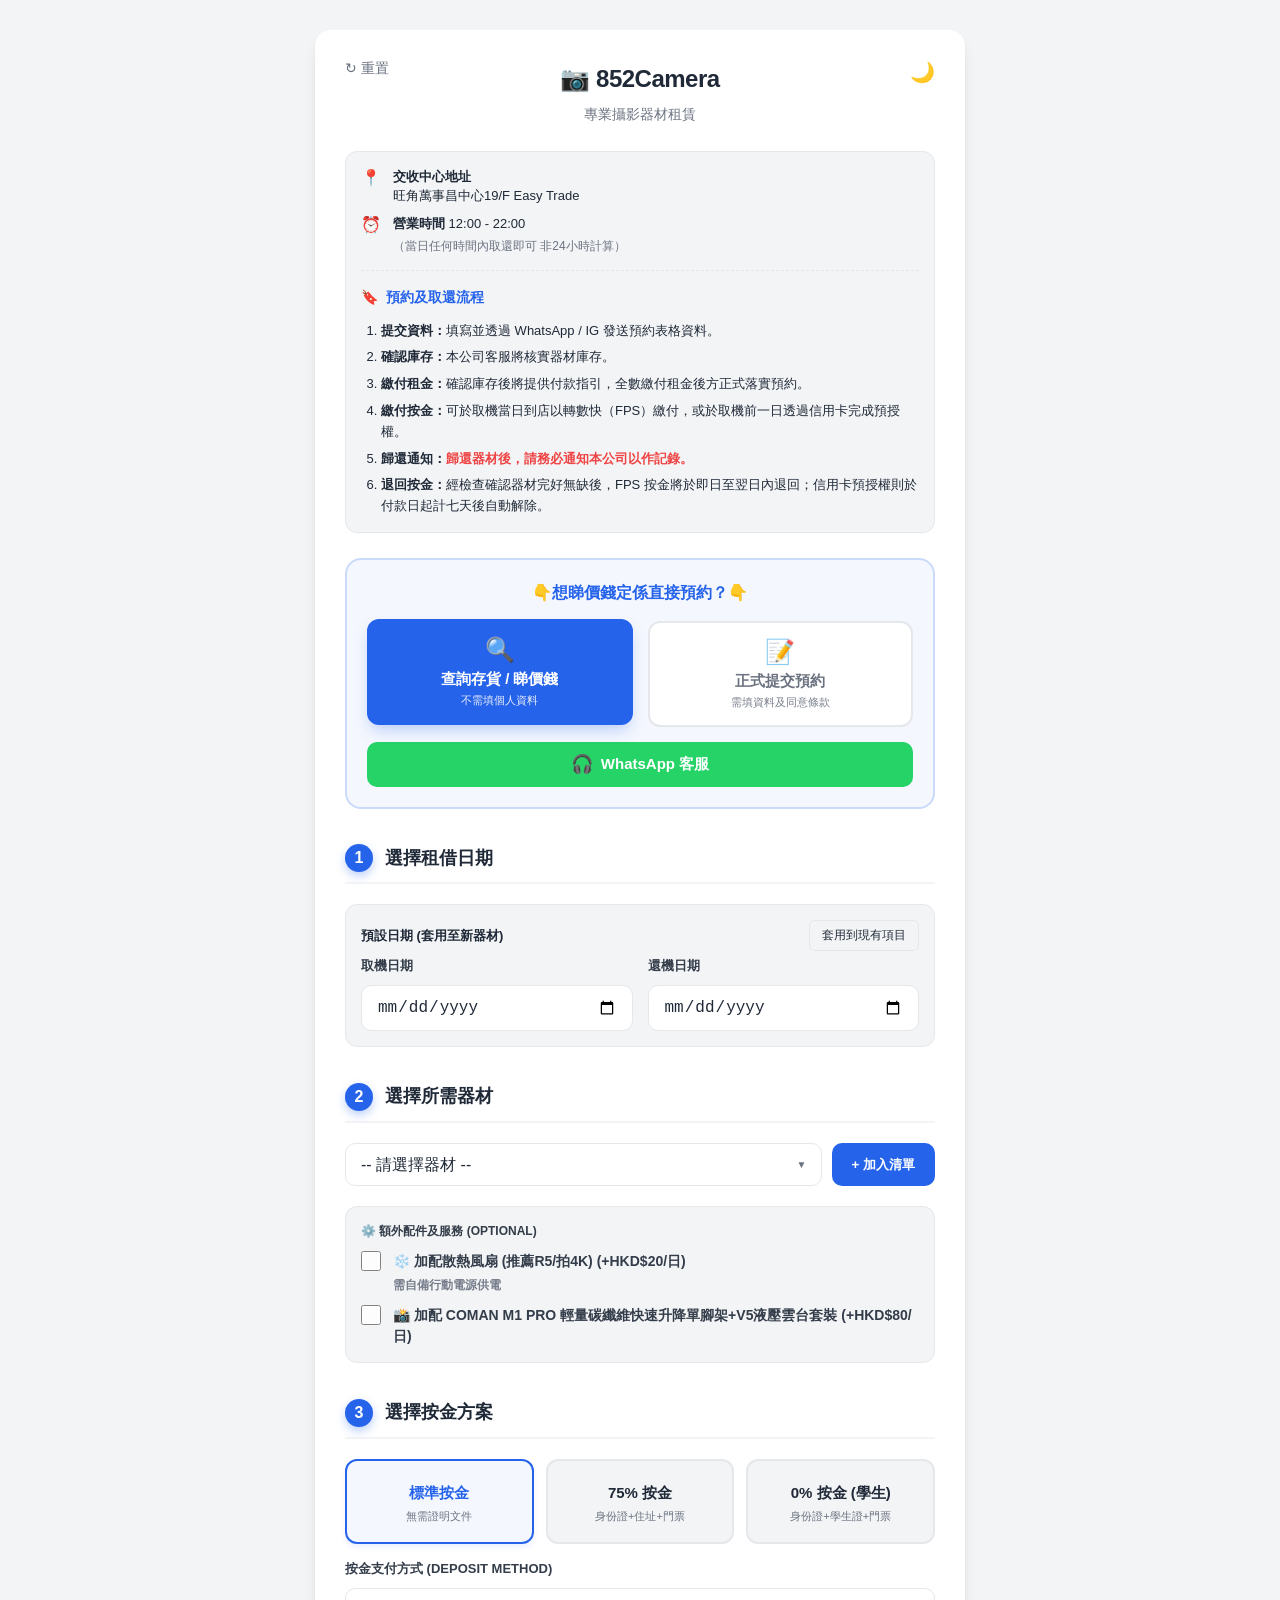
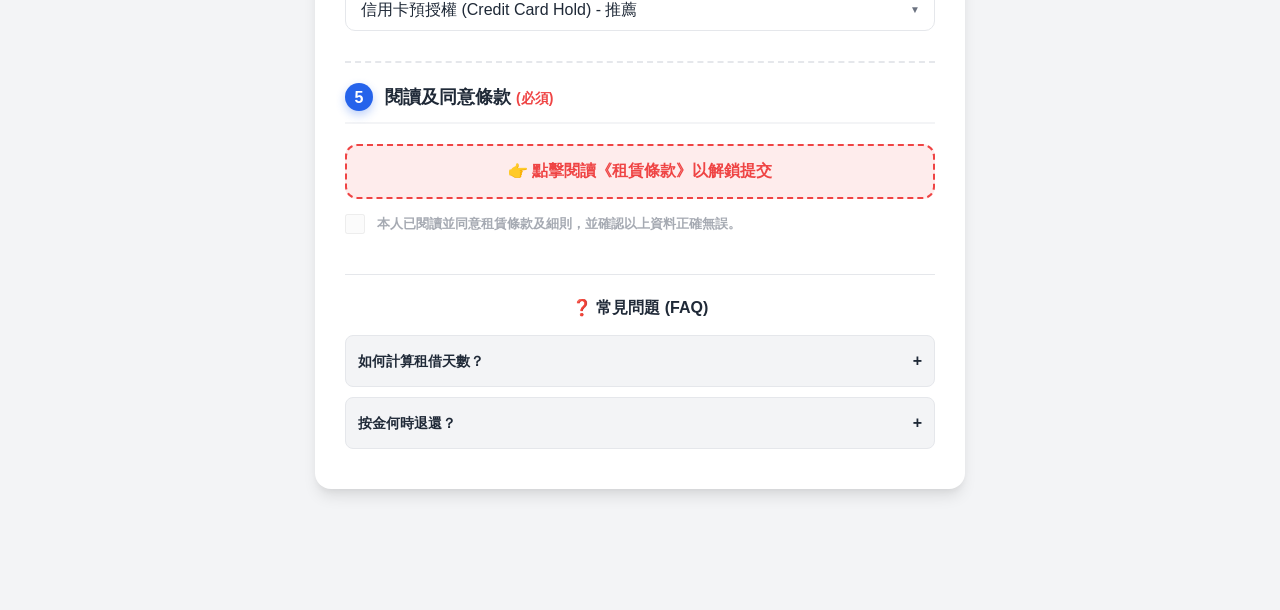
==== commit d56fb68e: "Update index.html" ====
--- a/index.html
+++ b/index.html
@@ -114,25 +114,19 @@
     <div style="background:var(--bg-color); padding:15px; border-radius:12px; margin-bottom:20px; border:1px solid var(--border-color);">
         <label style="font-size:12px; margin-bottom:10px;">⚙️ 額外配件及服務 (Optional)</label>
         <label class="checkbox-wrapper" style="align-items: flex-start; margin-bottom:10px;">
-            <input type="checkbox" id="photoEditToggle" onchange="calculatePrice()">
-            <div>
-                <span class="checkbox-text">✨ 免費試用演唱會修圖 (最多5張)</span>
-            </div>
-        </label>
-        <label class="checkbox-wrapper" style="margin-bottom:10px;">
-            <input type="checkbox" id="starFilterToggle" onchange="calculatePrice()">
-            <span class="checkbox-text">✨ 加配星鏡 (+HKD$20/日)</span>
-        </label>
-        <label class="checkbox-wrapper" style="align-items: flex-start; margin-bottom:0;">
             <input type="checkbox" id="coolingFanToggle" onchange="calculatePrice()">
             <div>
                 <span class="checkbox-text">❄️ 加配散熱風扇 (推薦R5/拍4K) (+HKD$20/日)</span>
                 <span class="checkbox-subtext" style="color:var(--text-muted);">需自備行動電源供電</span>
             </div>
         </label>
-    </div>
-
-    
+        <label class="checkbox-wrapper" style="align-items: flex-start; margin-bottom:0;">
+            <input type="checkbox" id="comanTripodToggle" onchange="calculatePrice()">
+            <div>
+                <span class="checkbox-text">📸 加配 COMAN M1 Pro 輕量碳纖維快速升降單腳架+V5液壓雲台套裝 (+HKD$80/日)</span>
+            </div>
+        </label>
+    </div>
     <div class="step-header">
         <div class="step-number">3</div>
         <div class="step-title">選擇按金方案</div>
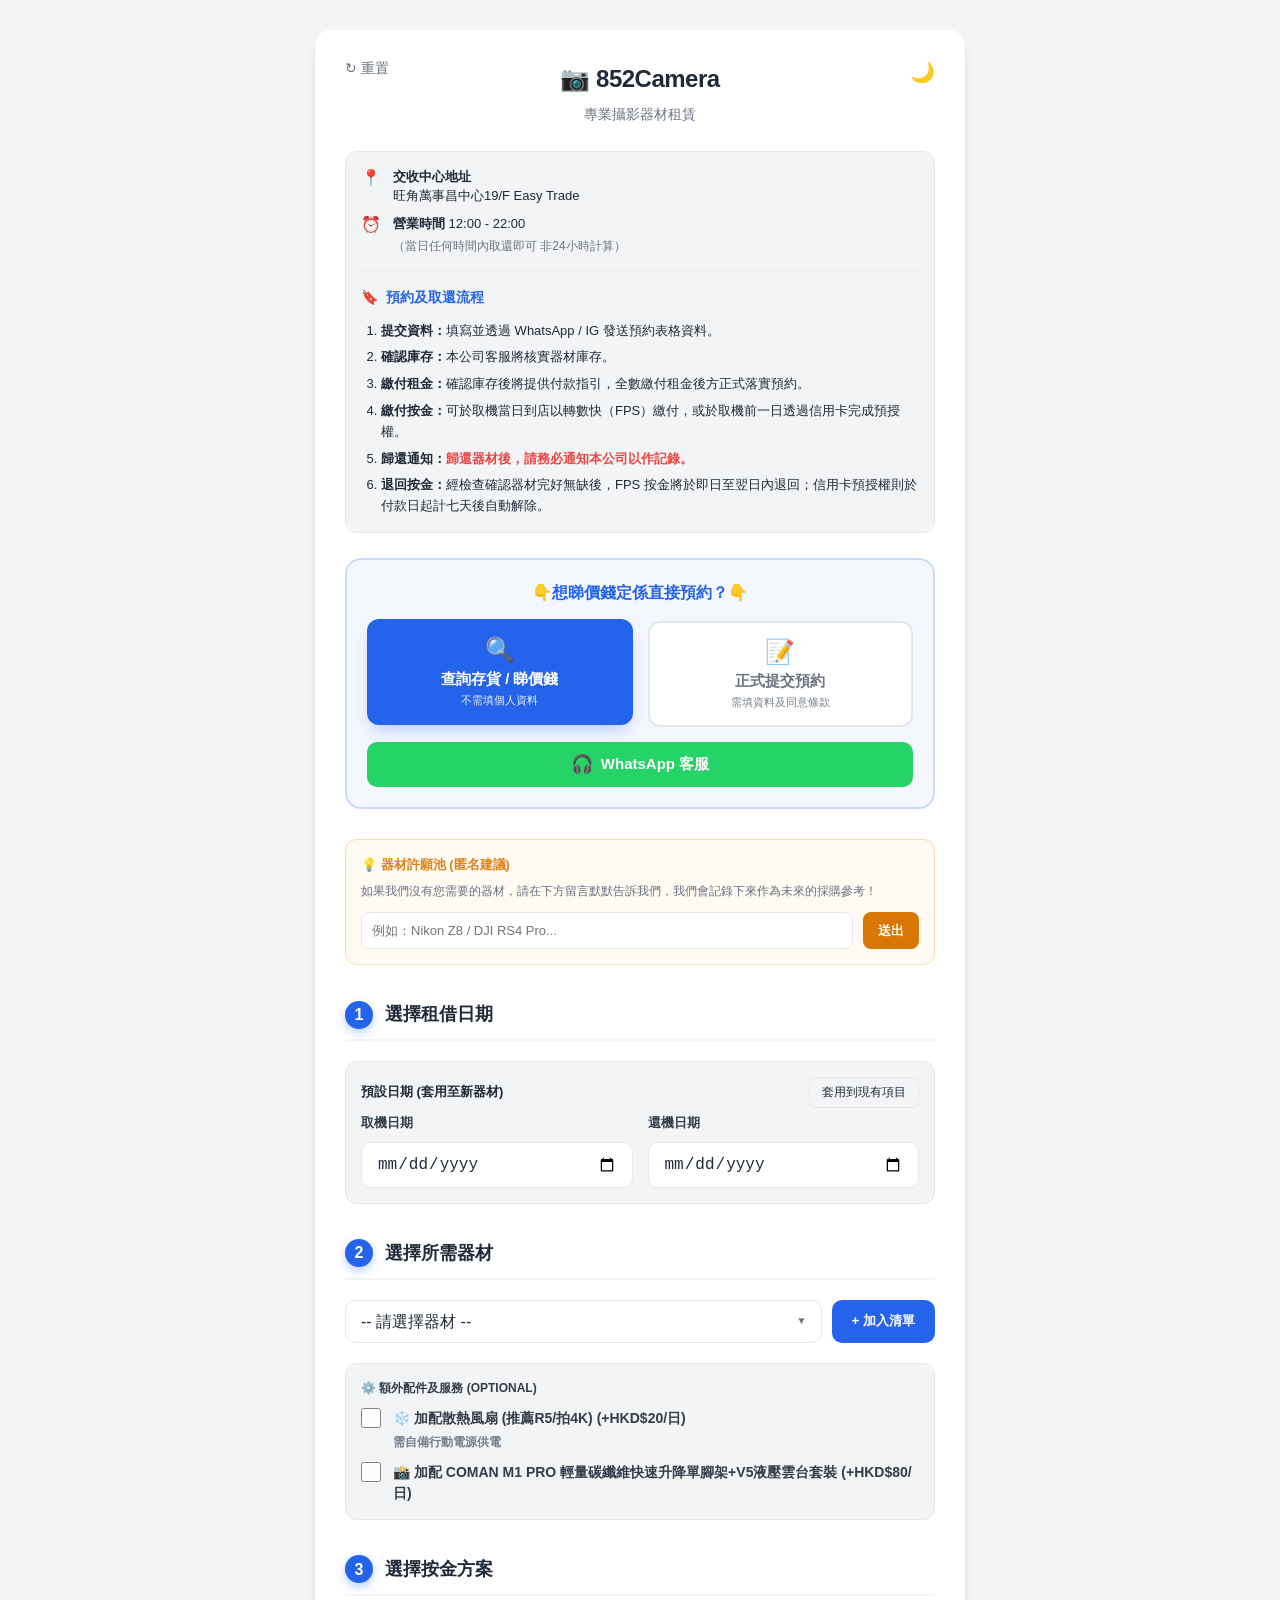
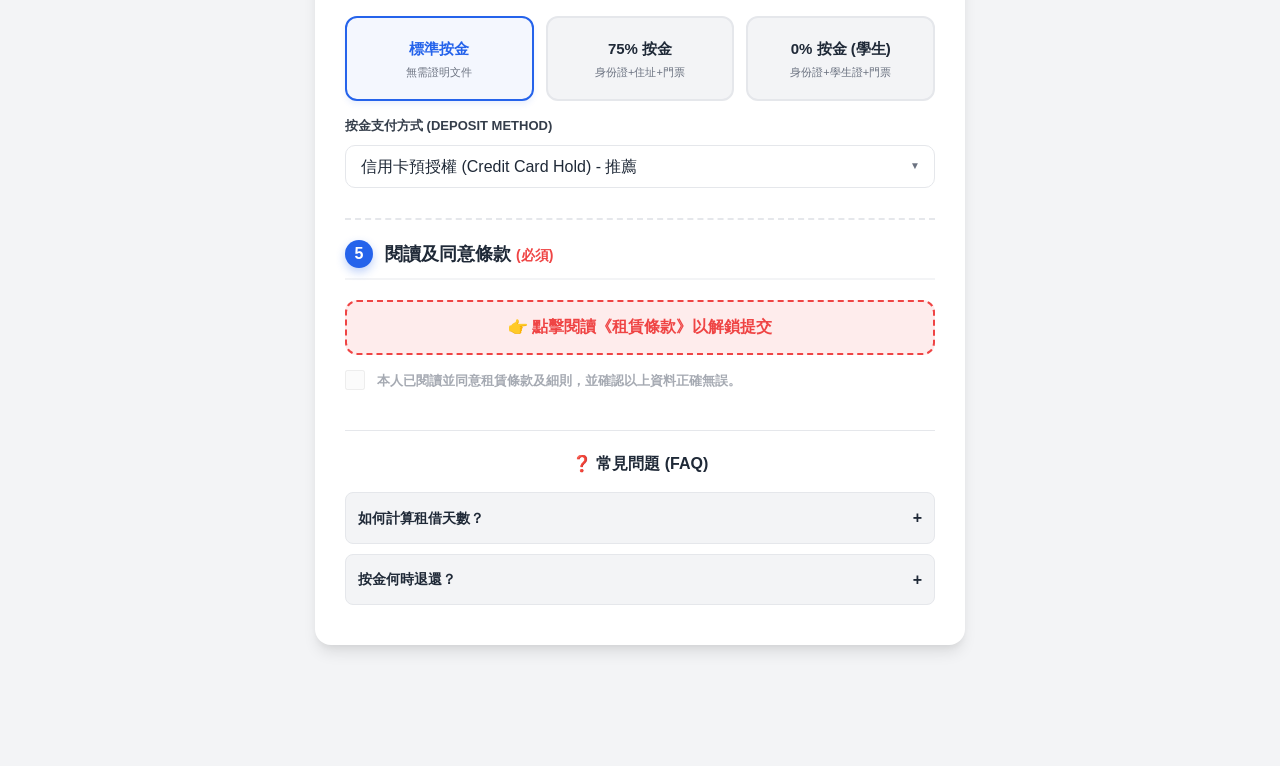
==== commit 634d9911: "Update index.html" ====
--- a/index.html
+++ b/index.html
@@ -68,6 +68,24 @@
             <span style="font-size: 15px; font-weight: 700;">WhatsApp 客服</span>
         </button>
     </div>
+
+    <div style="background:rgba(245, 158, 11, 0.05); padding:15px; border-radius:12px; margin-bottom:20px; border:1px solid rgba(245, 158, 11, 0.3);">
+        <label style="font-size:13px; margin-bottom:8px; color: #d97706; display: block; font-weight: bold;">
+            💡 器材許願池 (匿名建議)
+        </label>
+        <div style="font-size:12px; color:var(--text-muted); margin-bottom:12px; line-height: 1.4;">
+            如果我們沒有您需要的器材，請在下方留言默默告訴我們，我們會記錄下來作為未來的採購參考！
+        </div>
+        
+        <div style="display: flex; gap: 10px;">
+            <input type="text" id="customWishlist" placeholder="例如：Nikon Z8 / DJI RS4 Pro..." style="flex: 1; padding: 10px; font-size: 13px; border: 1px solid var(--border-color); border-radius: 8px; background: var(--card-bg); color: var(--text-main);">
+            <button type="button" onclick="submitWishlist()" style="background: #d97706; color: white; border: none; padding: 0 15px; border-radius: 8px; cursor: pointer; font-weight: bold; font-size: 13px; white-space: nowrap; transition: var(--transition);">送出</button>
+        </div>
+        
+        <div id="wishlistFeedback" style="display:none; font-size: 12px; color: var(--success-color); margin-top: 10px; font-weight: bold;">
+            ✅ 感謝您的建議！我們已默默記錄下來了。
+        </div>
+    </div>
     
     <div class="step-header">
         <div class="step-number">1</div>
@@ -309,8 +327,9 @@
               <h4>五、 器材使用、損壞與賠償</h4>
               <ul>
                   <li>承租人於租借期間須妥善保管器材。如因人為疏忽、不當使用或意外導致任何器材或配件遺失或損壞，承租人須負上全部賠償責任。</li>
-                  <li>若因人為損壞導致本公司無法將該器材出租，承租人須賠償維修期間之營收損失。每日賠償金額將按該器材每天續租價錢計算。</li>
+                  <li>若因人為損壞導致因維修而無法將該器材出租，承租人須賠償維修期間之營收損失。每日賠償金額將按該器材每天續租價錢計算。</li>
                   <li>遺失或損壞之賠償金額將根據本公司之最新價目表釐定；若屬價目表以外之損壞，則以官方或認可維修中心之維修報價為準。</li>
+                  <li>如官方或認可維修中心未能肯定故障成因為自然損耗，將一律視為人為損壞。</li>
                   <li>如記憶卡出現讀取異常，承租人切勿擅自交由任何第三方進行數據修復或維修。否則將視同損壞記憶卡，承租人須按原價作出賠償。</li>
               </ul>
               <h4>🛠️ 器材損壞／遺失賠償價目表</h4>
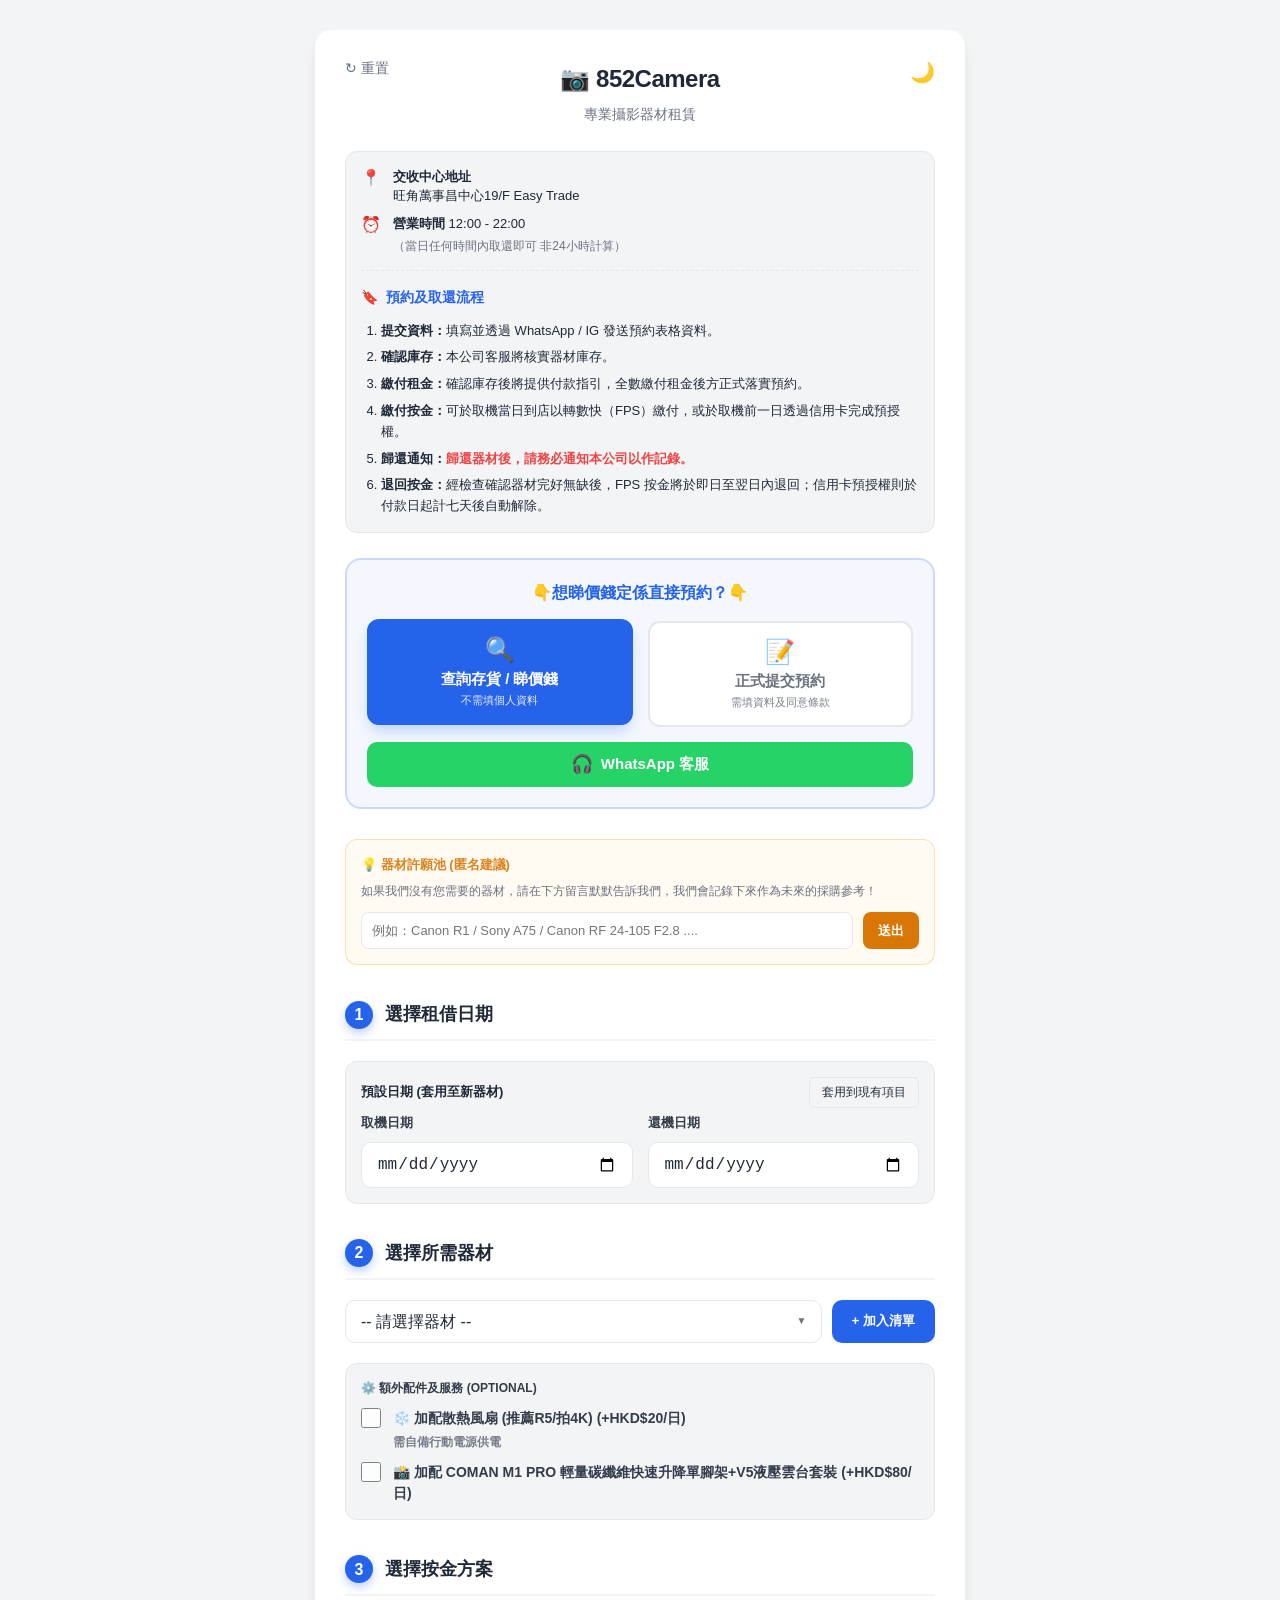
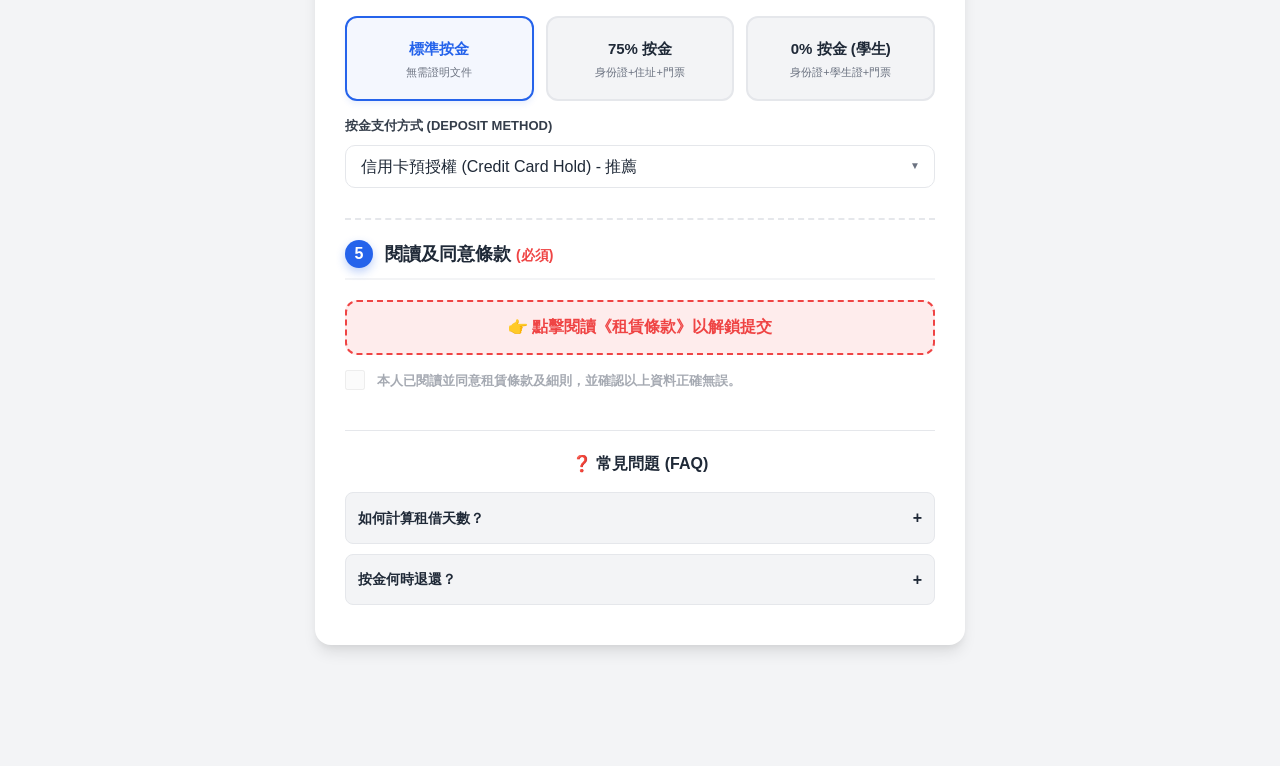
==== commit d5c76e38: "Update index.html" ====
--- a/index.html
+++ b/index.html
@@ -78,7 +78,7 @@
         </div>
         
         <div style="display: flex; gap: 10px;">
-            <input type="text" id="customWishlist" placeholder="例如：Nikon Z8 / DJI RS4 Pro..." style="flex: 1; padding: 10px; font-size: 13px; border: 1px solid var(--border-color); border-radius: 8px; background: var(--card-bg); color: var(--text-main);">
+            <input type="text" id="customWishlist" placeholder="例如：Canon R1 / Sony A75 / Canon RF 24-105 F2.8 ...." style="flex: 1; padding: 10px; font-size: 13px; border: 1px solid var(--border-color); border-radius: 8px; background: var(--card-bg); color: var(--text-main);">
             <button type="button" onclick="submitWishlist()" style="background: #d97706; color: white; border: none; padding: 0 15px; border-radius: 8px; cursor: pointer; font-weight: bold; font-size: 13px; white-space: nowrap; transition: var(--transition);">送出</button>
         </div>
         
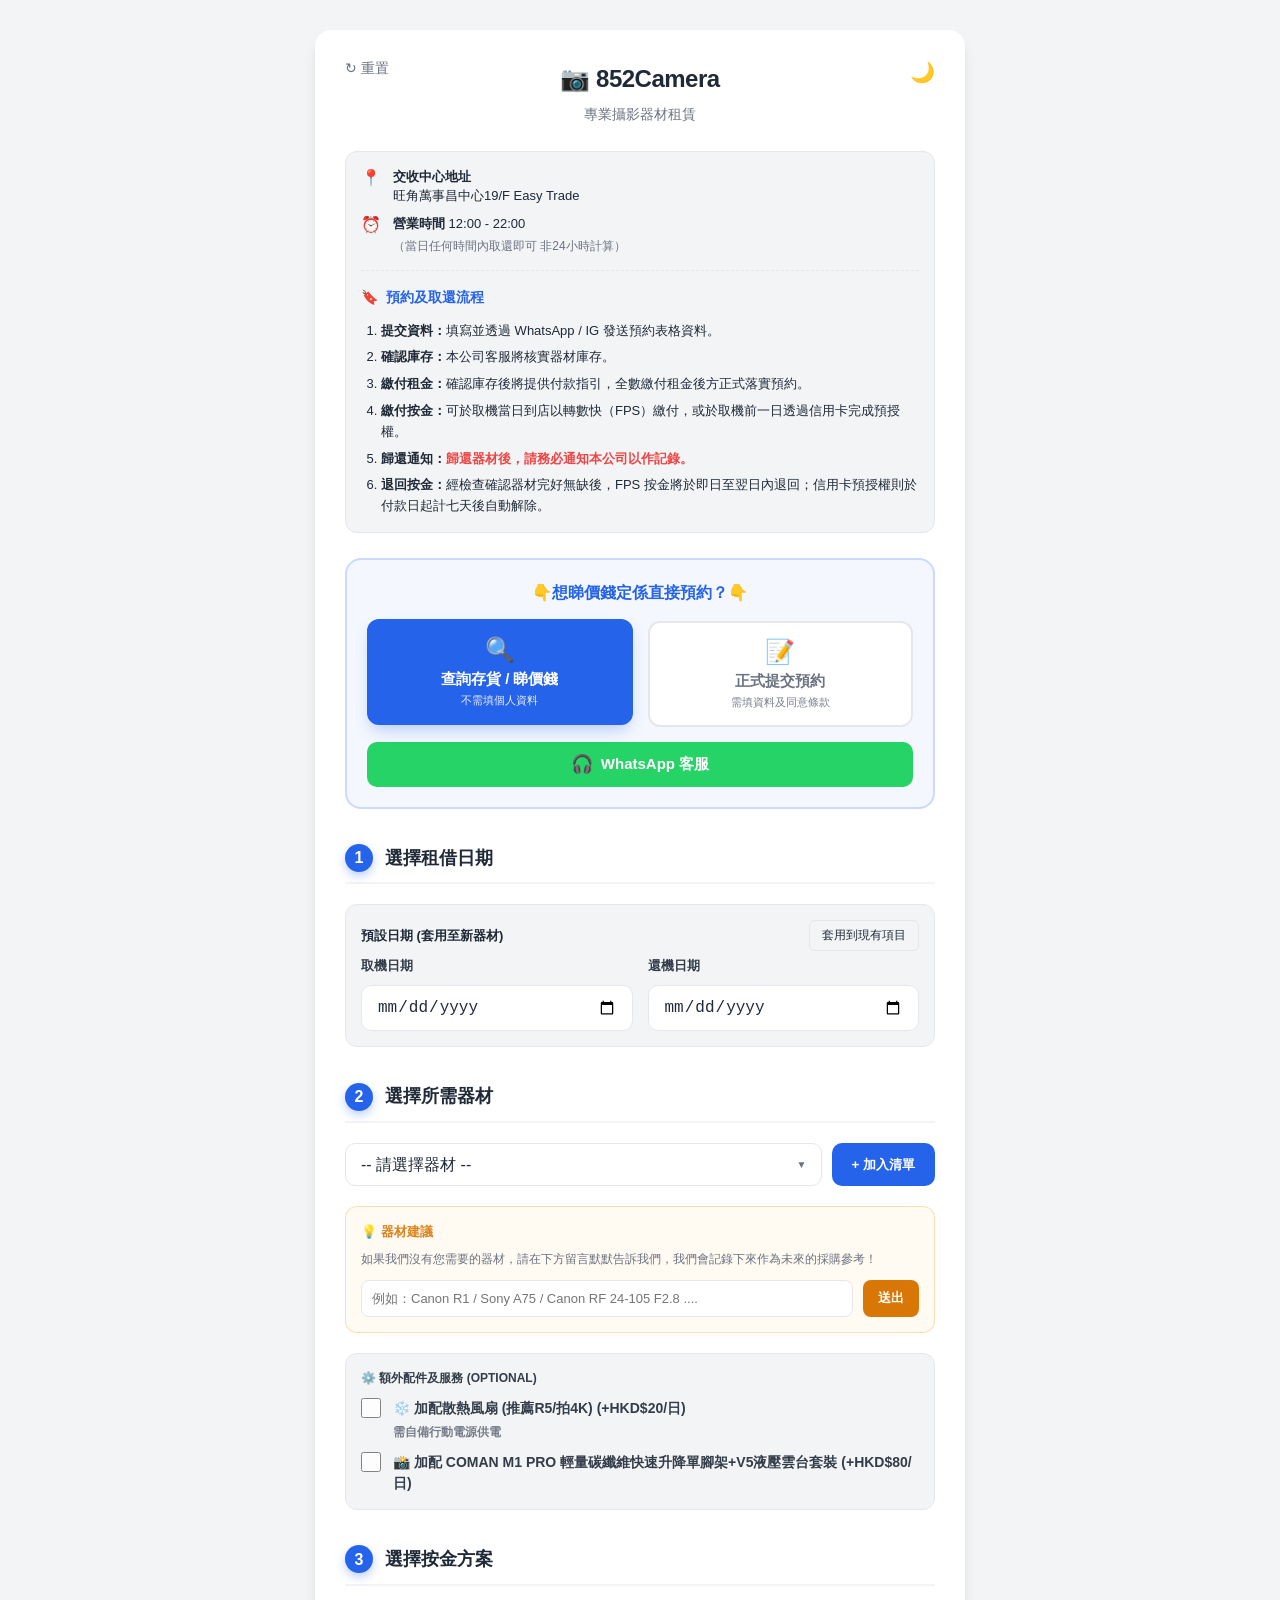
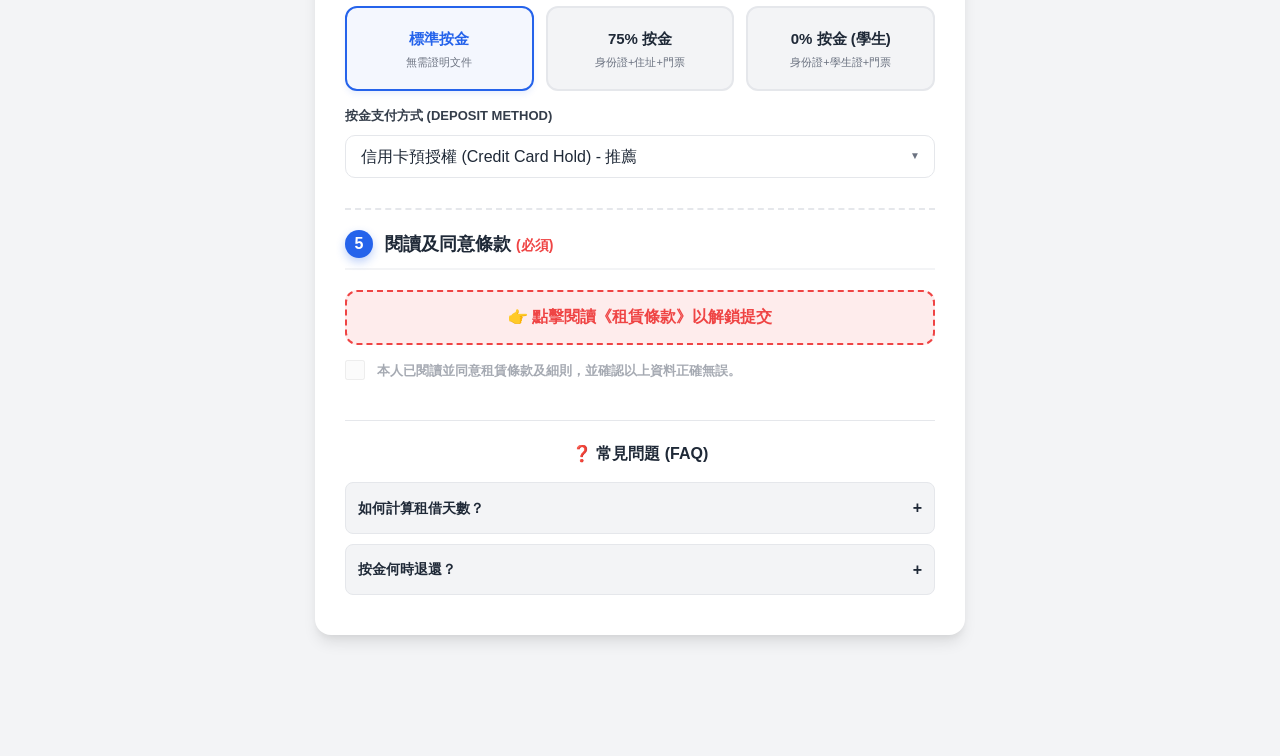
==== commit 5a02b33e: "Update index.html" ====
--- a/index.html
+++ b/index.html
@@ -68,24 +68,6 @@
             <span style="font-size: 15px; font-weight: 700;">WhatsApp 客服</span>
         </button>
     </div>
-
-    <div style="background:rgba(245, 158, 11, 0.05); padding:15px; border-radius:12px; margin-bottom:20px; border:1px solid rgba(245, 158, 11, 0.3);">
-        <label style="font-size:13px; margin-bottom:8px; color: #d97706; display: block; font-weight: bold;">
-            💡 器材許願池 (匿名建議)
-        </label>
-        <div style="font-size:12px; color:var(--text-muted); margin-bottom:12px; line-height: 1.4;">
-            如果我們沒有您需要的器材，請在下方留言默默告訴我們，我們會記錄下來作為未來的採購參考！
-        </div>
-        
-        <div style="display: flex; gap: 10px;">
-            <input type="text" id="customWishlist" placeholder="例如：Canon R1 / Sony A75 / Canon RF 24-105 F2.8 ...." style="flex: 1; padding: 10px; font-size: 13px; border: 1px solid var(--border-color); border-radius: 8px; background: var(--card-bg); color: var(--text-main);">
-            <button type="button" onclick="submitWishlist()" style="background: #d97706; color: white; border: none; padding: 0 15px; border-radius: 8px; cursor: pointer; font-weight: bold; font-size: 13px; white-space: nowrap; transition: var(--transition);">送出</button>
-        </div>
-        
-        <div id="wishlistFeedback" style="display:none; font-size: 12px; color: var(--success-color); margin-top: 10px; font-weight: bold;">
-            ✅ 感謝您的建議！我們已默默記錄下來了。
-        </div>
-    </div>
     
     <div class="step-header">
         <div class="step-number">1</div>
@@ -129,6 +111,24 @@
       <div id="selectedItemsList" class="selected-items-list" style="display:none;"></div>
     </div>
 
+    <div style="background:rgba(245, 158, 11, 0.05); padding:15px; border-radius:12px; margin-bottom:20px; border:1px solid rgba(245, 158, 11, 0.3);">
+        <label style="font-size:13px; margin-bottom:8px; color: #d97706; display: block; font-weight: bold;">
+            💡 器材建議
+        </label>
+        <div style="font-size:12px; color:var(--text-muted); margin-bottom:12px; line-height: 1.4;">
+            如果我們沒有您需要的器材，請在下方留言默默告訴我們，我們會記錄下來作為未來的採購參考！
+        </div>
+        
+        <div style="display: flex; gap: 10px;">
+            <input type="text" id="customWishlist" placeholder="例如：Canon R1 / Sony A75 / Canon RF 24-105 F2.8 ...." style="flex: 1; padding: 10px; font-size: 13px; border: 1px solid var(--border-color); border-radius: 8px; background: var(--card-bg); color: var(--text-main);">
+            <button type="button" onclick="submitWishlist()" style="background: #d97706; color: white; border: none; padding: 0 15px; border-radius: 8px; cursor: pointer; font-weight: bold; font-size: 13px; white-space: nowrap; transition: var(--transition);">送出</button>
+        </div>
+        
+        <div id="wishlistFeedback" style="display:none; font-size: 12px; color: var(--success-color); margin-top: 10px; font-weight: bold;">
+            ✅ 感謝您的建議！我們已默默記錄下來了。
+        </div>
+    </div>
+    
     <div style="background:var(--bg-color); padding:15px; border-radius:12px; margin-bottom:20px; border:1px solid var(--border-color);">
         <label style="font-size:12px; margin-bottom:10px;">⚙️ 額外配件及服務 (Optional)</label>
         <label class="checkbox-wrapper" style="align-items: flex-start; margin-bottom:10px;">
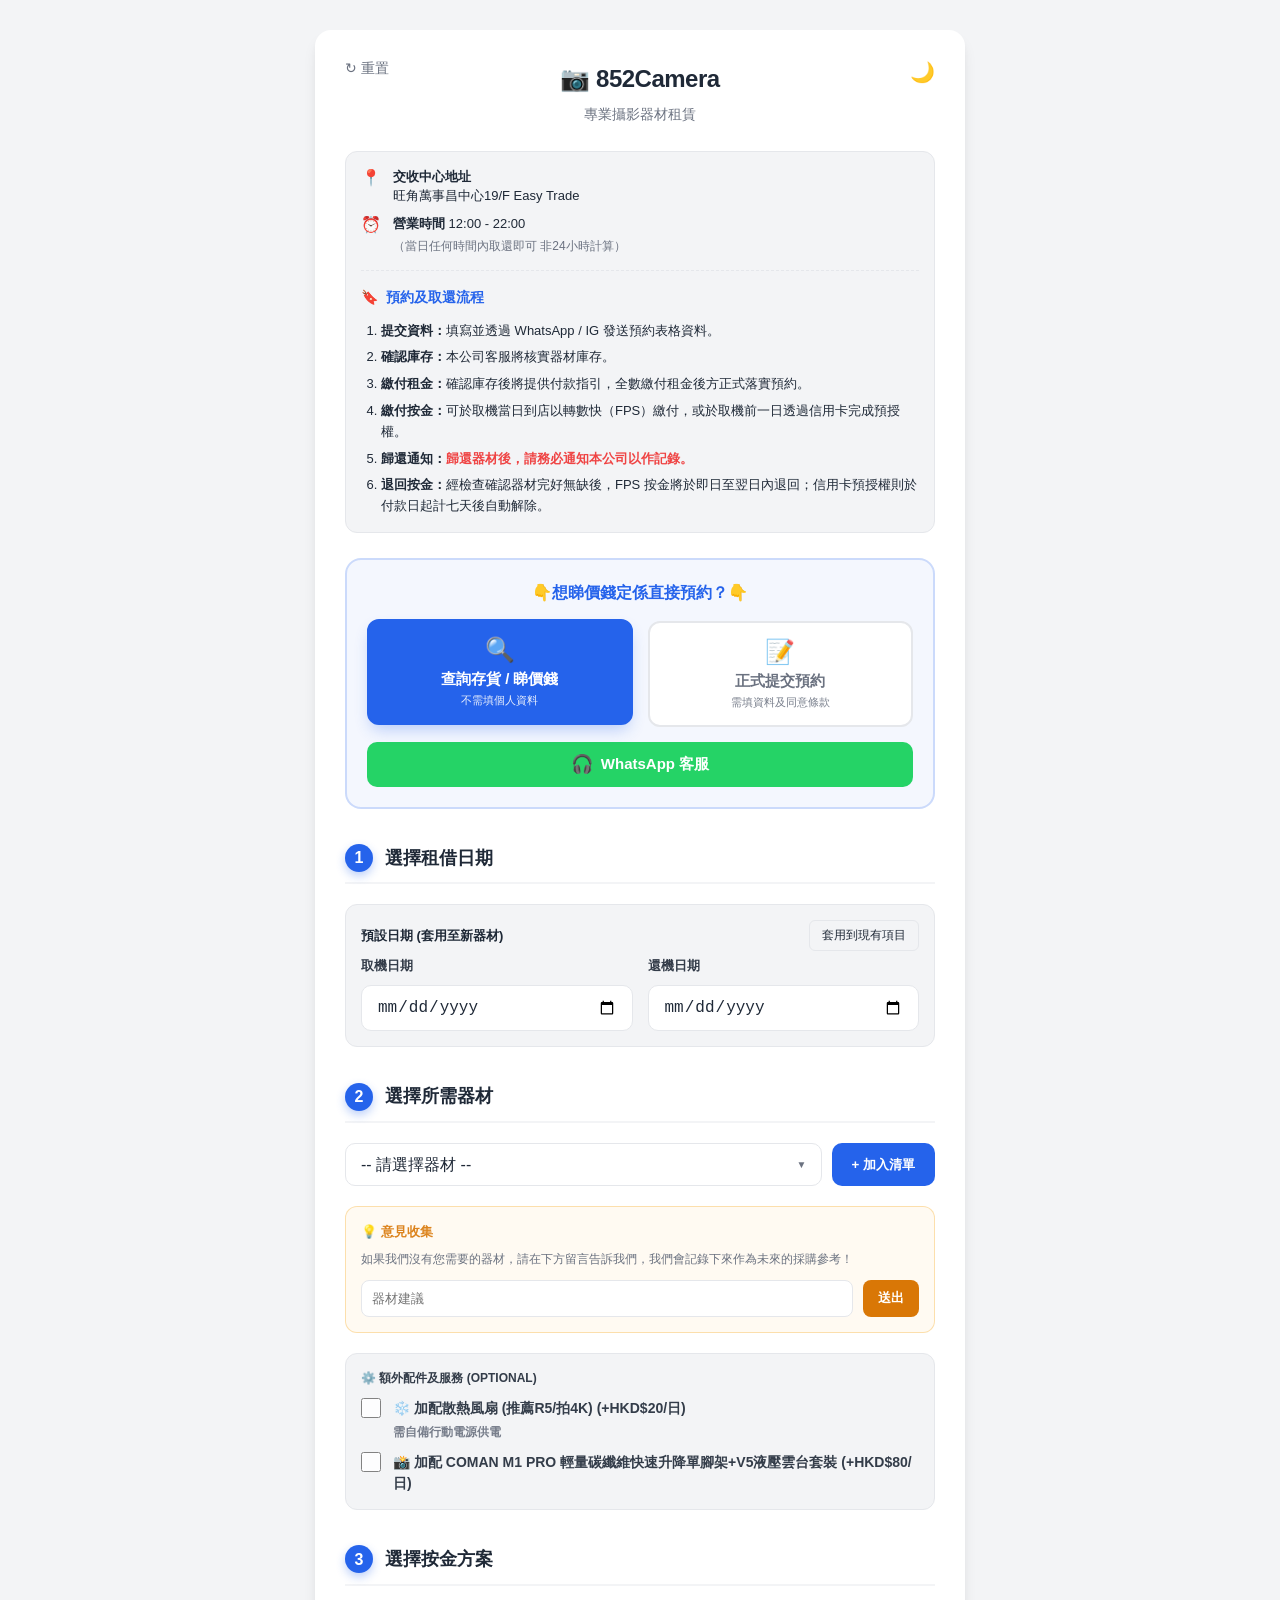
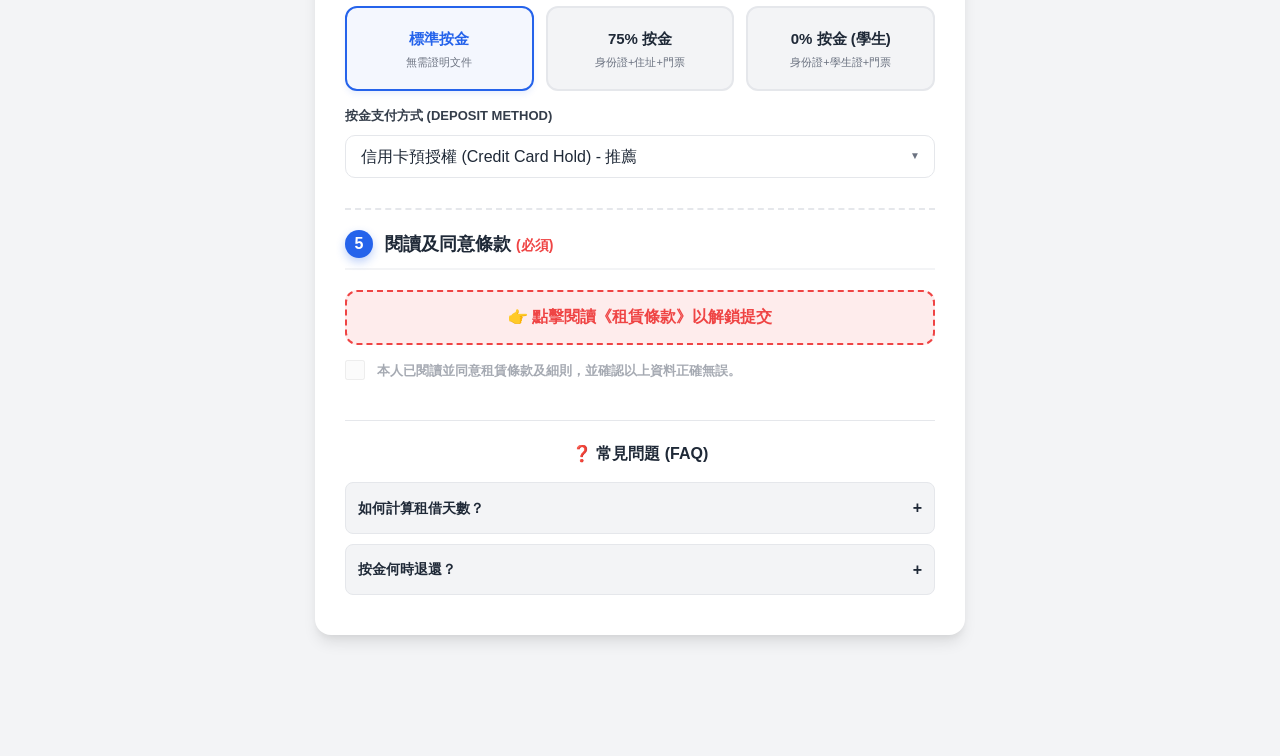
==== commit 654fdad6: "Update index.html" ====
--- a/index.html
+++ b/index.html
@@ -113,14 +113,16 @@
 
     <div style="background:rgba(245, 158, 11, 0.05); padding:15px; border-radius:12px; margin-bottom:20px; border:1px solid rgba(245, 158, 11, 0.3);">
         <label style="font-size:13px; margin-bottom:8px; color: #d97706; display: block; font-weight: bold;">
-            💡 器材建議
+            💡 意見收集
         </label>
         <div style="font-size:12px; color:var(--text-muted); margin-bottom:12px; line-height: 1.4;">
-            如果我們沒有您需要的器材，請在下方留言默默告訴我們，我們會記錄下來作為未來的採購參考！
+            如果我們沒有您需要的器材，請在下方留言告訴我們，我們會記錄下來作為未來的採購參考！
         </div>
         
         <div style="display: flex; gap: 10px;">
-            <input type="text" id="customWishlist" placeholder="例如：Canon R1 / Sony A75 / Canon RF 24-105 F2.8 ...." style="flex: 1; padding: 10px; font-size: 13px; border: 1px solid var(--border-color); border-radius: 8px; background: var(--card-bg); color: var(--text-main);">
+            <input type="text" id="honeyPot" name="botcheck" style="display:none;" tabindex="-1" autocomplete="off">
+            
+            <input type="text" id="customWishlist" placeholder="器材建議" style="flex: 1; padding: 10px; font-size: 13px; border: 1px solid var(--border-color); border-radius: 8px; background: var(--card-bg); color: var(--text-main);">
             <button type="button" onclick="submitWishlist()" style="background: #d97706; color: white; border: none; padding: 0 15px; border-radius: 8px; cursor: pointer; font-weight: bold; font-size: 13px; white-space: nowrap; transition: var(--transition);">送出</button>
         </div>
         
